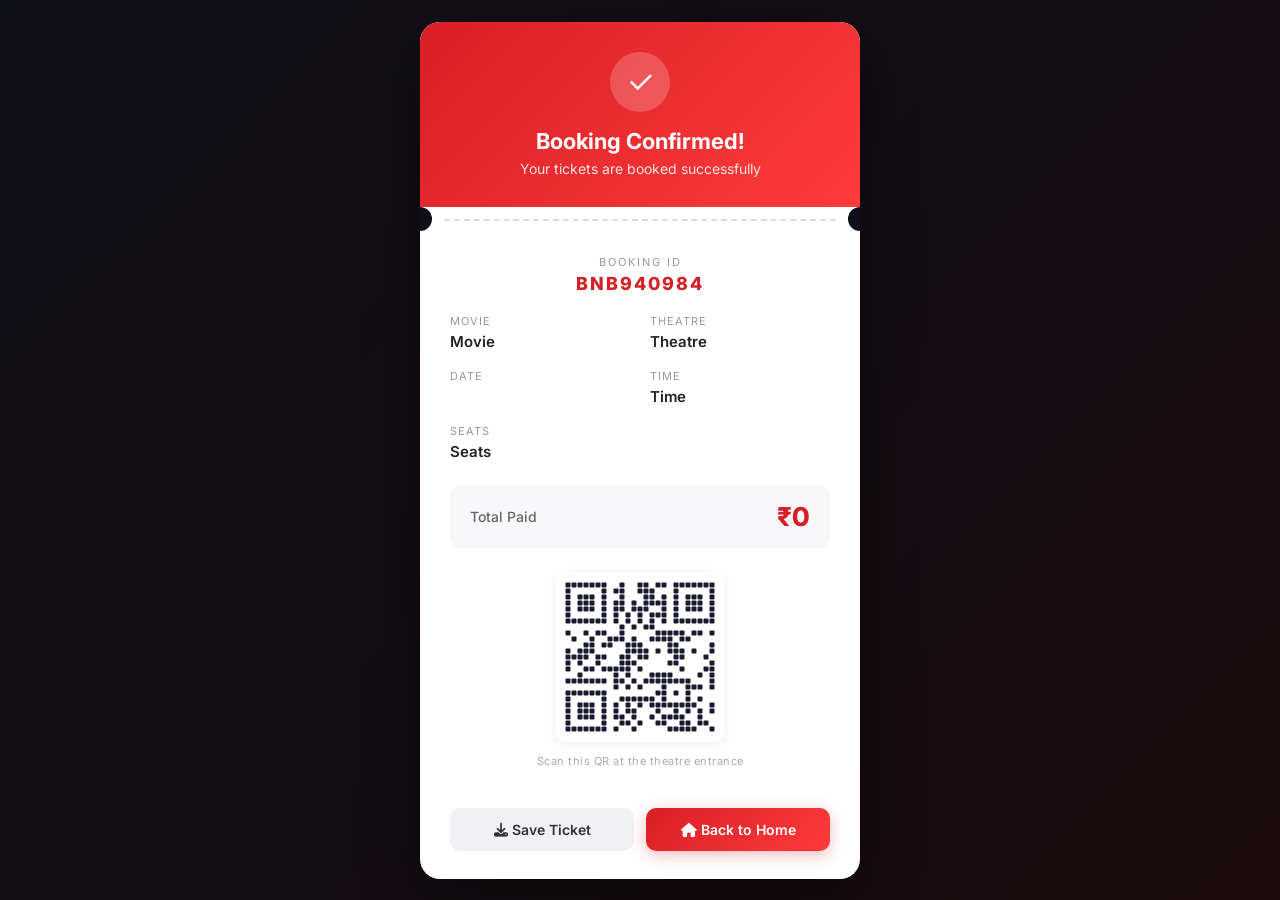
==== confirmation.html @ bca5fb99 "Add files via upload" ====
<!DOCTYPE html>
<html lang="en">
<head>
<meta charset="UTF-8">
<meta name="viewport" content="width=device-width, initial-scale=1.0">
<title>BookNbite - Booking Confirmation</title>

<link rel="stylesheet"
href="https://cdnjs.cloudflare.com/ajax/libs/font-awesome/6.5.2/css/all.min.css">

<style>
@import url('https://fonts.googleapis.com/css2?family=Inter:wght@400;500;600;700;800&display=swap');

*{
margin:0;
padding:0;
box-sizing:border-box;
font-family:'Inter',Arial,sans-serif;
}

body{
background: linear-gradient(135deg, #0f0f1a 0%, #1a0a0c 100%);
display:flex;
justify-content:center;
align-items:center;
min-height:100vh;
padding:20px;
}

.ticket{
width:100%;
max-width:440px;
background:#fff;
border-radius:20px;
overflow:hidden;
box-shadow: 0 20px 60px rgba(0,0,0,0.4);
position:relative;
animation: slideUp 0.6s ease-out;
}

@keyframes slideUp{
  from{transform:translateY(40px); opacity:0;}
  to{transform:translateY(0); opacity:1;}
}

/* Top Section */
.ticket-top{
background: linear-gradient(135deg, #d81f26 0%, #ff3b3b 100%);
padding:30px;
text-align:center;
color:white;
position:relative;
}

.ticket-top .check{
width:60px;
height:60px;
border-radius:50%;
background:rgba(255,255,255,0.2);
display:flex;
align-items:center;
justify-content:center;
margin:0 auto 16px;
font-size:32px;
backdrop-filter:blur(10px);
animation: popIn 0.5s ease-out 0.3s both;
}

@keyframes popIn{
  from{transform:scale(0);}
  to{transform:scale(1);}
}

.ticket-top h1{
font-size:22px;
font-weight:700;
margin-bottom:6px;
}

.ticket-top p{
font-size:14px;
opacity:0.85;
}

/* Tear Line */
.tear-line{
position:relative;
height:24px;
background:#fff;
}

.tear-line::before,
.tear-line::after{
content:'';
position:absolute;
width:24px;
height:24px;
background:#0f0f1a;
border-radius:50%;
top:50%;
transform:translateY(-50%);
}

.tear-line::before{left:-12px;}
.tear-line::after{right:-12px;}

.tear-line .dashes{
border-top:2px dashed #ddd;
position:absolute;
top:50%;
left:24px;
right:24px;
}

/* Details Section */
.ticket-body{
padding:24px 30px;
}

.booking-id{
text-align:center;
margin-bottom:20px;
}

.booking-id .label{
font-size:11px;
color:#999;
text-transform:uppercase;
letter-spacing:2px;
}

.booking-id .value{
font-size:18px;
font-weight:800;
color:#d81f26;
letter-spacing:2px;
margin-top:4px;
}

.detail-grid{
display:grid;
grid-template-columns:1fr 1fr;
gap:18px 20px;
margin-bottom:24px;
}

.detail-item{
}

.detail-item .label{
font-size:11px;
color:#999;
text-transform:uppercase;
letter-spacing:1px;
margin-bottom:4px;
}

.detail-item .value{
font-size:15px;
font-weight:600;
color:#222;
}

.detail-item.full-width{
grid-column: 1 / -1;
}

/* Amount */
.amount-section{
background:#f8f8fa;
border-radius:12px;
padding:16px 20px;
display:flex;
justify-content:space-between;
align-items:center;
margin-bottom:24px;
}

.amount-section .label{
font-size:14px;
color:#666;
font-weight:500;
}

.amount-section .value{
font-size:26px;
font-weight:800;
color:#d81f26;
}

/* QR Section */
.qr-section{
text-align:center;
margin-bottom:16px;
}

.qr-section canvas{
border-radius:10px;
padding:10px;
background:#fff;
box-shadow: 0 2px 10px rgba(0,0,0,0.08);
}

.qr-section p{
font-size:11px;
color:#aaa;
margin-top:8px;
letter-spacing:0.5px;
}

/* Actions */
.ticket-actions{
display:flex;
gap:12px;
padding:0 30px 28px;
}

.ticket-actions button{
flex:1;
padding:13px;
border:none;
border-radius:10px;
font-size:14px;
font-weight:600;
cursor:pointer;
transition:all 0.2s;
}

.btn-home{
background: linear-gradient(135deg, #d81f26, #ff3b3b);
color:white;
box-shadow: 0 4px 15px rgba(216,31,38,0.3);
}

.btn-home:hover{
transform:translateY(-2px);
box-shadow: 0 6px 20px rgba(216,31,38,0.4);
}

.btn-download{
background:#f0f0f5;
color:#333;
}

.btn-download:hover{
background:#e5e5ea;
}

/* Confetti */
.confetti{
position:fixed;
top:0;left:0;
width:100%;height:100%;
pointer-events:none;
overflow:hidden;
z-index:10;
}

.confetti span{
position:absolute;
width:10px;
height:10px;
opacity:0;
animation:fall 3s ease-in-out forwards;
}

@keyframes fall{
  0%{transform:translateY(-20px) rotate(0deg); opacity:1;}
  100%{transform:translateY(100vh) rotate(720deg); opacity:0;}
}

@media(max-width:480px){
  .detail-grid{
    grid-template-columns:1fr;
  }
  .ticket-actions{
    flex-direction:column;
  }
}
</style>

</head>

<body>

<!-- Confetti -->
<div class="confetti" id="confetti"></div>

<div class="ticket">
  
  <div class="ticket-top">
    <div class="check">✓</div>
    <h1>Booking Confirmed!</h1>
    <p>Your tickets are booked successfully</p>
  </div>

  <div class="tear-line">
    <div class="dashes"></div>
  </div>

  <div class="ticket-body">
    <div class="booking-id">
      <div class="label">Booking ID</div>
      <div class="value" id="bookingId">---</div>
    </div>

    <div class="detail-grid">
      <div class="detail-item">
        <div class="label">Movie</div>
        <div class="value" id="movieName">---</div>
      </div>
      <div class="detail-item">
        <div class="label">Theatre</div>
        <div class="value" id="theatreName">---</div>
      </div>
      <div class="detail-item">
        <div class="label">Date</div>
        <div class="value" id="showDate">---</div>
      </div>
      <div class="detail-item">
        <div class="label">Time</div>
        <div class="value" id="showTime">---</div>
      </div>
      <div class="detail-item full-width">
        <div class="label">Seats</div>
        <div class="value" id="seatNumbers">---</div>
      </div>
    </div>

    <div class="amount-section">
      <span class="label">Total Paid</span>
      <span class="value">₹<span id="paid">0</span></span>
    </div>

    <div class="qr-section">
      <canvas id="qrCanvas"></canvas>
      <p>Scan this QR at the theatre entrance</p>
    </div>
  </div>

  <div class="ticket-actions">
    <button class="btn-download" onclick="downloadTicket()">
      <i class="fa fa-download"></i> Save Ticket
    </button>
    <button class="btn-home" onclick="goHome()">
      <i class="fa fa-home"></i> Back to Home
    </button>
  </div>

</div>

<script>
// ----- Load Booking Data from localStorage -----
const bookingId = localStorage.getItem("lastBookingId") || "BNB" + Math.floor(100000 + Math.random() * 900000);
const movie = localStorage.getItem("selectedMovie") || "Movie";
const theatre = localStorage.getItem("theatre") || "Theatre";
const showDateRaw = localStorage.getItem("showDate") || "";
const showTime = localStorage.getItem("showTime") || "Time";
const seats = localStorage.getItem("selectedSeats") || "Seats";
const grandTotal = localStorage.getItem("grandTotal") || "0";

// Format date nicely
let showDateFormatted = showDateRaw;
if (showDateRaw) {
  const d = new Date(showDateRaw + "T00:00:00");
  showDateFormatted = d.toLocaleDateString('en-IN', {
    weekday: 'short',
    day: 'numeric',
    month: 'short',
    year: 'numeric'
  });
}

// Populate the ticket
document.getElementById("bookingId").textContent = bookingId;
document.getElementById("movieName").textContent = movie;
document.getElementById("theatreName").textContent = theatre;
document.getElementById("showDate").textContent = showDateFormatted;
document.getElementById("showTime").textContent = showTime;
document.getElementById("seatNumbers").textContent = seats;
document.getElementById("paid").textContent = grandTotal;

// ----- QR Code Generator (pure canvas, no library) -----
function generateQR(canvas, text) {
  const ctx = canvas.getContext("2d");
  const size = 150;
  canvas.width = size;
  canvas.height = size;

  // Create a data matrix from the text
  const modules = 25; // 25x25 grid
  const cellSize = size / modules;
  const data = [];

  // Simple hash-based QR pattern generation
  // This creates a visually authentic QR code pattern from the booking data
  let hash = 0;
  for (let i = 0; i < text.length; i++) {
    hash = ((hash << 5) - hash + text.charCodeAt(i)) | 0;
  }

  // Seed pseudo-random from hash
  let seed = Math.abs(hash);
  function nextRand() {
    seed = (seed * 1103515245 + 12345) & 0x7fffffff;
    return seed / 0x7fffffff;
  }

  // Initialize data matrix
  for (let r = 0; r < modules; r++) {
    data[r] = [];
    for (let c = 0; c < modules; c++) {
      data[r][c] = 0;
    }
  }

  // Draw finder patterns (the 3 big corner squares)
  function drawFinderPattern(row, col) {
    for (let r = 0; r < 7; r++) {
      for (let c = 0; c < 7; c++) {
        if (r === 0 || r === 6 || c === 0 || c === 6) {
          data[row + r][col + c] = 1;
        } else if (r >= 2 && r <= 4 && c >= 2 && c <= 4) {
          data[row + r][col + c] = 1;
        } else {
          data[row + r][col + c] = 0;
        }
      }
    }
  }

  drawFinderPattern(0, 0);
  drawFinderPattern(0, modules - 7);
  drawFinderPattern(modules - 7, 0);

  // Draw alignment pattern (small square)
  const alignRow = modules - 9;
  const alignCol = modules - 9;
  for (let r = 0; r < 5; r++) {
    for (let c = 0; c < 5; c++) {
      if (r === 0 || r === 4 || c === 0 || c === 4 || (r === 2 && c === 2)) {
        data[alignRow + r][alignCol + c] = 1;
      }
    }
  }

  // Timing patterns (dotted lines connecting finders)
  for (let i = 8; i < modules - 8; i++) {
    data[6][i] = i % 2 === 0 ? 1 : 0;
    data[i][6] = i % 2 === 0 ? 1 : 0;
  }

  // Fill data area with hash-based pattern
  for (let r = 0; r < modules; r++) {
    for (let c = 0; c < modules; c++) {
      // Skip finder pattern areas
      if ((r < 8 && c < 8) || (r < 8 && c >= modules - 8) || (r >= modules - 8 && c < 8)) continue;
      // Skip alignment
      if (r >= alignRow && r < alignRow + 5 && c >= alignCol && c < alignCol + 5) continue;
      // Skip timing
      if (r === 6 || c === 6) continue;

      data[r][c] = nextRand() > 0.5 ? 1 : 0;
    }
  }

  // Draw on canvas
  ctx.fillStyle = "#ffffff";
  ctx.fillRect(0, 0, size, size);

  for (let r = 0; r < modules; r++) {
    for (let c = 0; c < modules; c++) {
      if (data[r][c] === 1) {
        ctx.fillStyle = "#1a1a2e";
        ctx.beginPath();
        ctx.roundRect(c * cellSize + 0.5, r * cellSize + 0.5, cellSize - 1, cellSize - 1, 1);
        ctx.fill();
      }
    }
  }
}

// Generate QR with booking info
const qrText = `BookNbite|${bookingId}|${movie}|${theatre}|${showDateRaw}|${showTime}|${seats}|₹${grandTotal}`;
const qrCanvas = document.getElementById("qrCanvas");
generateQR(qrCanvas, qrText);

// ----- Confetti Effect -----
function launchConfetti() {
  const container = document.getElementById("confetti");
  const colors = ["#d81f26", "#ffd700", "#ff6b6b", "#4caf50", "#2196f3", "#ff9800", "#e91e63"];

  for (let i = 0; i < 60; i++) {
    const span = document.createElement("span");
    span.style.left = Math.random() * 100 + "%";
    span.style.background = colors[Math.floor(Math.random() * colors.length)];
    span.style.animationDelay = Math.random() * 2 + "s";
    span.style.animationDuration = (2 + Math.random() * 2) + "s";

    const size = 6 + Math.random() * 8;
    span.style.width = size + "px";
    span.style.height = size + "px";
    span.style.borderRadius = Math.random() > 0.5 ? "50%" : "2px";

    container.appendChild(span);
  }

  // Clean up after animation
  setTimeout(() => {
    container.innerHTML = "";
  }, 5000);
}

launchConfetti();

// ----- Download Ticket -----
function downloadTicket() {
  // Create a text summary
  const ticketText = `
═══════════════════════════════
       BOOKNBITE E-TICKET      
═══════════════════════════════

Booking ID:  ${bookingId}
Movie:       ${movie}
Theatre:     ${theatre}
Date:        ${showDateFormatted}
Time:        ${showTime}
Seats:       ${seats}
Total Paid:  ₹${grandTotal}

═══════════════════════════════
  Present this at the entrance  
═══════════════════════════════
  `;

  const blob = new Blob([ticketText], { type: "text/plain" });
  const url = URL.createObjectURL(blob);
  const a = document.createElement("a");
  a.href = url;
  a.download = `BookNbite_Ticket_${bookingId}.txt`;
  a.click();
  URL.revokeObjectURL(url);
}

// ----- Go Home -----
function goHome() {
  // Clear temporary booking data
  localStorage.removeItem("selectedMovie");
  localStorage.removeItem("theatre");
  localStorage.removeItem("showDate");
  localStorage.removeItem("showTime");
  localStorage.removeItem("selectedSeats");
  localStorage.removeItem("ticketTotal");
  localStorage.removeItem("grandTotal");
  localStorage.removeItem("lastBookingId");

  window.location.href = "index.html";
}
</script>

</body>
</html>
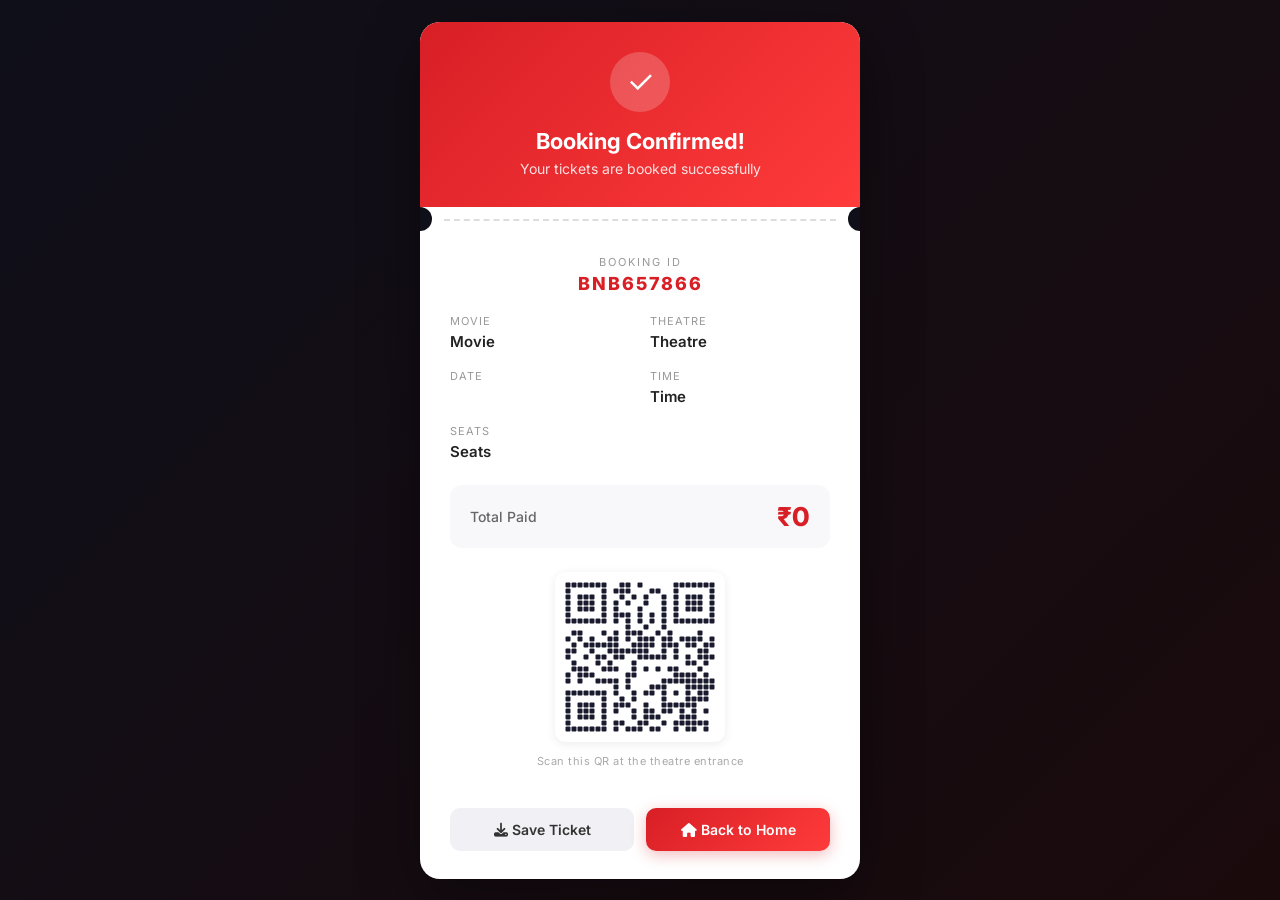
==== commit cd6fbe69: "Add files via upload" ====
--- a/confirmation.html
+++ b/confirmation.html
@@ -142,9 +142,6 @@
 grid-template-columns:1fr 1fr;
 gap:18px 20px;
 margin-bottom:24px;
-}
-
-.detail-item{
 }
 
 .detail-item .label{
@@ -356,19 +353,32 @@
 const theatre = localStorage.getItem("theatre") || "Theatre";
 const showDateRaw = localStorage.getItem("showDate") || "";
 const showTime = localStorage.getItem("showTime") || "Time";
-const seats = localStorage.getItem("selectedSeats") || "Seats";
+const rawSeats = localStorage.getItem("selectedSeats") || "Seats";
 const grandTotal = localStorage.getItem("grandTotal") || "0";
+
+// Format seats nicely if saved as JSON array
+let seats = rawSeats;
+try {
+  const parsed = JSON.parse(rawSeats);
+  if (Array.isArray(parsed)) {
+    seats = parsed.join(", ");
+  }
+} catch (e) {
+  // Keep raw value if not JSON
+}
 
 // Format date nicely
 let showDateFormatted = showDateRaw;
 if (showDateRaw) {
   const d = new Date(showDateRaw + "T00:00:00");
-  showDateFormatted = d.toLocaleDateString('en-IN', {
-    weekday: 'short',
-    day: 'numeric',
-    month: 'short',
-    year: 'numeric'
-  });
+  if (!isNaN(d)) {
+    showDateFormatted = d.toLocaleDateString('en-IN', {
+      weekday: 'short',
+      day: 'numeric',
+      month: 'short',
+      year: 'numeric'
+    });
+  }
 }
 
 // Populate the ticket
@@ -387,26 +397,21 @@
   canvas.width = size;
   canvas.height = size;
 
-  // Create a data matrix from the text
-  const modules = 25; // 25x25 grid
+  const modules = 25;
   const cellSize = size / modules;
   const data = [];
 
-  // Simple hash-based QR pattern generation
-  // This creates a visually authentic QR code pattern from the booking data
   let hash = 0;
   for (let i = 0; i < text.length; i++) {
     hash = ((hash << 5) - hash + text.charCodeAt(i)) | 0;
   }
 
-  // Seed pseudo-random from hash
   let seed = Math.abs(hash);
   function nextRand() {
     seed = (seed * 1103515245 + 12345) & 0x7fffffff;
     return seed / 0x7fffffff;
   }
 
-  // Initialize data matrix
   for (let r = 0; r < modules; r++) {
     data[r] = [];
     for (let c = 0; c < modules; c++) {
@@ -414,7 +419,6 @@
     }
   }
 
-  // Draw finder patterns (the 3 big corner squares)
   function drawFinderPattern(row, col) {
     for (let r = 0; r < 7; r++) {
       for (let c = 0; c < 7; c++) {
@@ -433,7 +437,6 @@
   drawFinderPattern(0, modules - 7);
   drawFinderPattern(modules - 7, 0);
 
-  // Draw alignment pattern (small square)
   const alignRow = modules - 9;
   const alignCol = modules - 9;
   for (let r = 0; r < 5; r++) {
@@ -444,27 +447,21 @@
     }
   }
 
-  // Timing patterns (dotted lines connecting finders)
   for (let i = 8; i < modules - 8; i++) {
     data[6][i] = i % 2 === 0 ? 1 : 0;
     data[i][6] = i % 2 === 0 ? 1 : 0;
   }
 
-  // Fill data area with hash-based pattern
   for (let r = 0; r < modules; r++) {
     for (let c = 0; c < modules; c++) {
-      // Skip finder pattern areas
       if ((r < 8 && c < 8) || (r < 8 && c >= modules - 8) || (r >= modules - 8 && c < 8)) continue;
-      // Skip alignment
       if (r >= alignRow && r < alignRow + 5 && c >= alignCol && c < alignCol + 5) continue;
-      // Skip timing
       if (r === 6 || c === 6) continue;
 
       data[r][c] = nextRand() > 0.5 ? 1 : 0;
     }
   }
 
-  // Draw on canvas
   ctx.fillStyle = "#ffffff";
   ctx.fillRect(0, 0, size, size);
 
@@ -480,7 +477,6 @@
   }
 }
 
-// Generate QR with booking info
 const qrText = `BookNbite|${bookingId}|${movie}|${theatre}|${showDateRaw}|${showTime}|${seats}|₹${grandTotal}`;
 const qrCanvas = document.getElementById("qrCanvas");
 generateQR(qrCanvas, qrText);
@@ -505,7 +501,6 @@
     container.appendChild(span);
   }
 
-  // Clean up after animation
   setTimeout(() => {
     container.innerHTML = "";
   }, 5000);
@@ -515,10 +510,9 @@
 
 // ----- Download Ticket -----
 function downloadTicket() {
-  // Create a text summary
   const ticketText = `
 ═══════════════════════════════
-       BOOKNBITE E-TICKET      
+        BOOKNBITE E-TICKET       
 ═══════════════════════════════
 
 Booking ID:  ${bookingId}
@@ -530,7 +524,7 @@
 Total Paid:  ₹${grandTotal}
 
 ═══════════════════════════════
-  Present this at the entrance  
+  Present this at the entrance   
 ═══════════════════════════════
   `;
 
@@ -545,7 +539,6 @@
 
 // ----- Go Home -----
 function goHome() {
-  // Clear temporary booking data
   localStorage.removeItem("selectedMovie");
   localStorage.removeItem("theatre");
   localStorage.removeItem("showDate");
